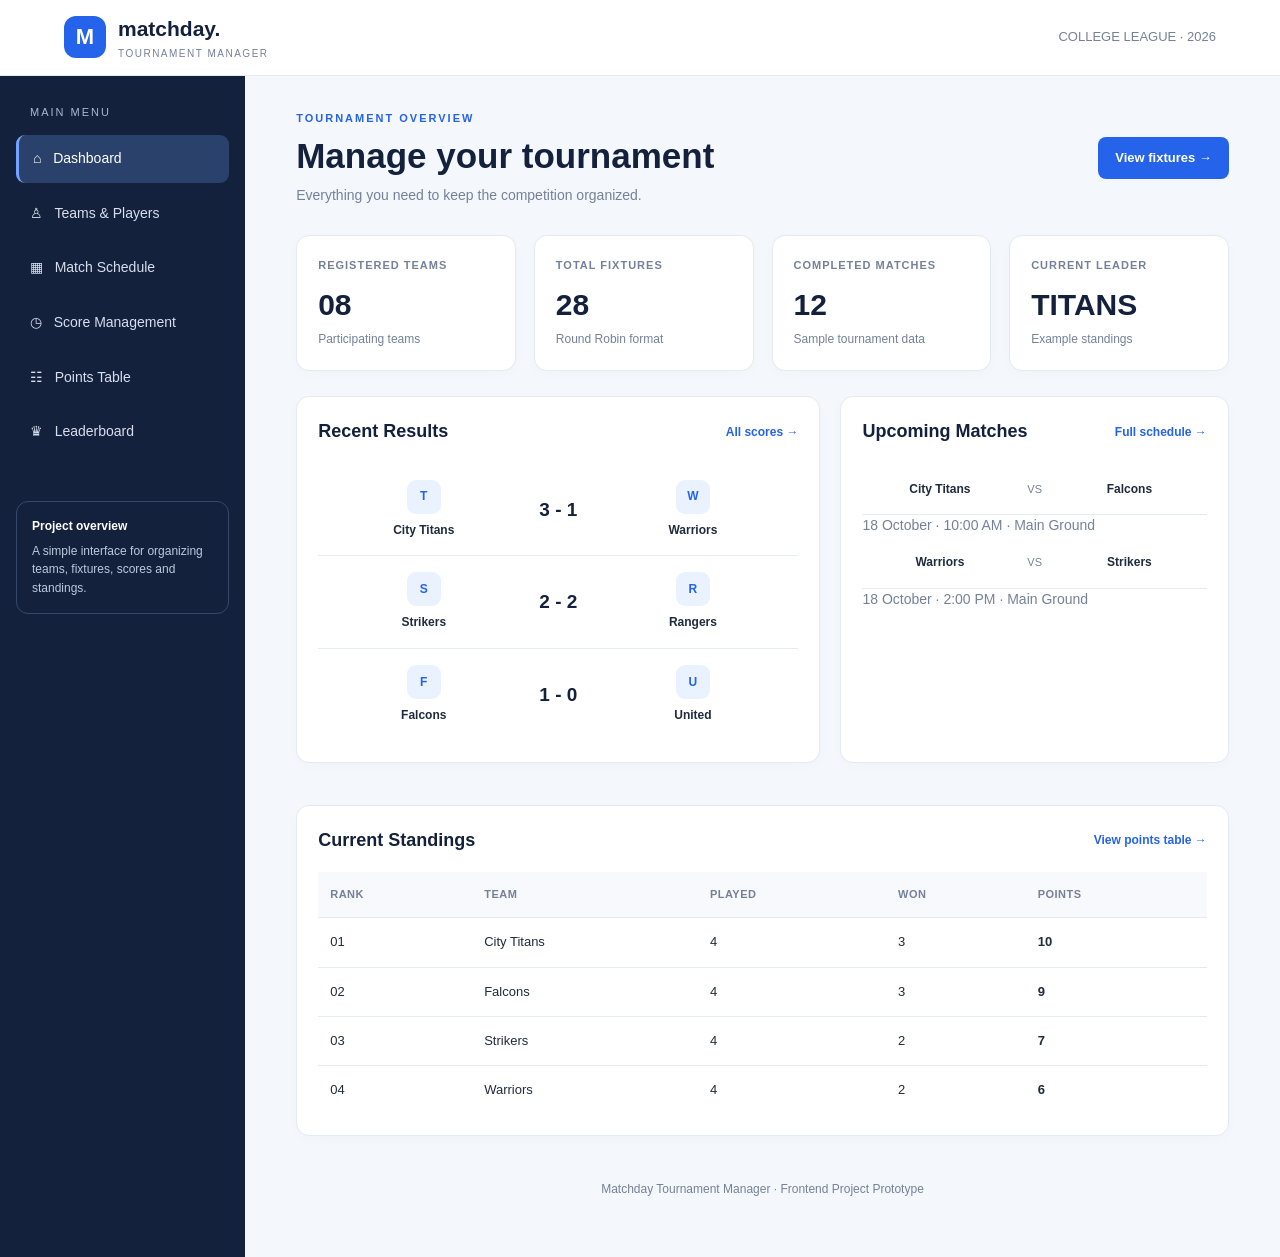
==== index.html @ e72fa642 "Add files via upload" ====
<!DOCTYPE html>
<html lang="en">
<head>
  <meta charset="UTF-8">
  <meta name="viewport" content="width=device-width, initial-scale=1.0">
  <title>Matchday | Dashboard</title>
  <link rel="stylesheet" href="style.css">
</head>
<body>
<header class="topbar">
  <a class="brand" href="index.html">
    <span class="brand-mark">M</span>
    <span><strong>matchday.</strong><small>TOURNAMENT MANAGER</small></span>
  </a>
  <span class="season">COLLEGE LEAGUE · 2026</span>
</header>

<div class="layout">
  <aside class="sidebar">
    <p class="nav-heading">MAIN MENU</p>
    <a class="nav-link active" href="index.html">⌂ &nbsp; Dashboard</a>
    <a class="nav-link" href="teams.html">♙ &nbsp; Teams & Players</a>
    <a class="nav-link" href="schedule.html">▦ &nbsp; Match Schedule</a>
    <a class="nav-link" href="scores.html">◷ &nbsp; Score Management</a>
    <a class="nav-link" href="points.html">☷ &nbsp; Points Table</a>
    <a class="nav-link" href="leaderboard.html">♛ &nbsp; Leaderboard</a>
    <div class="sidebar-note">
      <strong>Project overview</strong>
      A simple interface for organizing teams, fixtures, scores and standings.
    </div>
  </aside>

  <main class="main">
    <div class="page-head">
      <div>
        <p class="kicker">TOURNAMENT OVERVIEW</p>
        <h1>Manage your tournament</h1>
        <p class="subtitle">Everything you need to keep the competition organized.</p>
      </div>
      <a class="button" href="schedule.html">View fixtures →</a>
    </div>

    <section class="stats">
      <article class="stat">
        <p class="stat-label">REGISTERED TEAMS</p>
        <p class="stat-value">08</p>
        <p class="stat-foot">Participating teams</p>
      </article>
      <article class="stat">
        <p class="stat-label">TOTAL FIXTURES</p>
        <p class="stat-value">28</p>
        <p class="stat-foot">Round Robin format</p>
      </article>
      <article class="stat">
        <p class="stat-label">COMPLETED MATCHES</p>
        <p class="stat-value">12</p>
        <p class="stat-foot">Sample tournament data</p>
      </article>
      <article class="stat">
        <p class="stat-label">CURRENT LEADER</p>
        <p class="stat-value">TITANS</p>
        <p class="stat-foot">Example standings</p>
      </article>
    </section>

    <div class="content-grid">
      <section class="card">
        <div class="card-head">
          <h2>Recent Results</h2>
          <a class="text-link" href="scores.html">All scores →</a>
        </div>
        <div class="fixture">
          <div class="fixture-team"><div class="team-badge">T</div>City Titans</div>
          <div class="score">3 - 1</div>
          <div class="fixture-team"><div class="team-badge">W</div>Warriors</div>
        </div>
        <div class="fixture">
          <div class="fixture-team"><div class="team-badge">S</div>Strikers</div>
          <div class="score">2 - 2</div>
          <div class="fixture-team"><div class="team-badge">R</div>Rangers</div>
        </div>
        <div class="fixture">
          <div class="fixture-team"><div class="team-badge">F</div>Falcons</div>
          <div class="score">1 - 0</div>
          <div class="fixture-team"><div class="team-badge">U</div>United</div>
        </div>
      </section>

      <section class="card">
        <div class="card-head">
          <h2>Upcoming Matches</h2>
          <a class="text-link" href="schedule.html">Full schedule →</a>
        </div>
        <div class="fixture">
          <div class="fixture-team">City Titans</div>
          <div class="vs">VS</div>
          <div class="fixture-team">Falcons</div>
        </div>
        <p class="subtitle">18 October · 10:00 AM · Main Ground</p>
        <div class="fixture">
          <div class="fixture-team">Warriors</div>
          <div class="vs">VS</div>
          <div class="fixture-team">Strikers</div>
        </div>
        <p class="subtitle">18 October · 2:00 PM · Main Ground</p>
      </section>
    </div>

    <section class="card">
      <div class="card-head">
        <h2>Current Standings</h2>
        <a class="text-link" href="points.html">View points table →</a>
      </div>
      <div class="table-wrap">
        <table>
          <thead><tr><th>Rank</th><th>Team</th><th>Played</th><th>Won</th><th>Points</th></tr></thead>
          <tbody>
            <tr><td>01</td><td>City Titans</td><td>4</td><td>3</td><td><b>10</b></td></tr>
            <tr><td>02</td><td>Falcons</td><td>4</td><td>3</td><td><b>9</b></td></tr>
            <tr><td>03</td><td>Strikers</td><td>4</td><td>2</td><td><b>7</b></td></tr>
            <tr><td>04</td><td>Warriors</td><td>4</td><td>2</td><td><b>6</b></td></tr>
          </tbody>
        </table>
      </div>
    </section>
    <footer class="footer">Matchday Tournament Manager · Frontend Project Prototype</footer>
  </main>
</div>
</body>
</html>
---- style.css ----
* {
  box-sizing: border-box;
  margin: 0;
  padding: 0;
}

:root {
  --navy: #14213d;
  --blue: #2563eb;
  --bg: #f4f7fb;
  --text: #202b3c;
  --muted: #758198;
  --border: #e5eaf2;
  --white: #ffffff;
  --green: #15803d;
}

body {
  font-family: Arial, Helvetica, sans-serif;
  background: var(--bg);
  color: var(--text);
  line-height: 1.55;
}

a {
  text-decoration: none;
  color: inherit;
}

.topbar {
  height: 76px;
  background: var(--white);
  display: flex;
  justify-content: space-between;
  align-items: center;
  padding: 0 5%;
  border-bottom: 1px solid var(--border);
}

.brand {
  display: flex;
  align-items: center;
  gap: 12px;
}

.brand-mark {
  background: var(--blue);
  color: white;
  width: 42px;
  height: 42px;
  border-radius: 12px;
  display: grid;
  place-items: center;
  font-size: 22px;
  font-weight: bold;
}

.brand strong {
  font-size: 21px;
  color: var(--navy);
}

.brand small {
  display: block;
  font-size: 10px;
  letter-spacing: 1.5px;
  color: var(--muted);
}

.season {
  color: var(--muted);
  font-size: 13px;
}

.layout {
  display: flex;
  min-height: calc(100vh - 76px);
}

.sidebar {
  width: 245px;
  background: var(--navy);
  padding: 28px 16px;
  color: white;
  flex-shrink: 0;
}

.nav-heading {
  font-size: 11px;
  color: #aab7d0;
  letter-spacing: 2px;
  padding: 0 14px;
  margin-bottom: 14px;
}

.nav-link {
  display: block;
  padding: 13px 14px;
  border-radius: 9px;
  margin-bottom: 7px;
  color: #d7dfef;
  font-size: 14px;
  transition: background 0.2s;
}

.nav-link:hover,
.nav-link.active {
  background: #29416b;
  color: white;
}

.nav-link.active {
  border-left: 3px solid #72a4ff;
}

.sidebar-note {
  margin-top: 45px;
  border: 1px solid #35486a;
  border-radius: 12px;
  padding: 15px;
  color: #bdc9dd;
  font-size: 12px;
}

.sidebar-note strong {
  display: block;
  color: white;
  margin-bottom: 6px;
}

.main {
  flex: 1;
  min-width: 0;
  padding: 34px 4%;
}

.kicker {
  color: var(--blue);
  font-size: 11px;
  letter-spacing: 2px;
  font-weight: bold;
  margin-bottom: 8px;
}

h1 {
  color: var(--navy);
  font-size: clamp(26px, 3vw, 35px);
  line-height: 1.2;
  margin-bottom: 8px;
}

h2 {
  font-size: 18px;
  color: var(--navy);
  margin-bottom: 16px;
}

.subtitle {
  color: var(--muted);
  font-size: 14px;
}

.page-head {
  display: flex;
  justify-content: space-between;
  align-items: center;
  gap: 20px;
  margin-bottom: 28px;
}

.button {
  display: inline-block;
  background: var(--blue);
  color: white;
  border: none;
  padding: 11px 17px;
  border-radius: 8px;
  font-size: 13px;
  font-weight: bold;
  cursor: pointer;
}

.button:hover {
  background: #1d4ed8;
}

.button-light {
  background: #eaf1ff;
  color: var(--blue);
}

.stats {
  display: grid;
  grid-template-columns: repeat(4, minmax(0, 1fr));
  gap: 18px;
  margin-bottom: 25px;
}

.card,
.stat {
  background: var(--white);
  border: 1px solid var(--border);
  border-radius: 13px;
  padding: 21px;
  box-shadow: 0 3px 12px #152b4b05;
}

.stat-label {
  color: var(--muted);
  font-size: 11px;
  font-weight: bold;
  letter-spacing: 1px;
}

.stat-value {
  font-size: 30px;
  font-weight: bold;
  color: var(--navy);
  margin: 8px 0 2px;
}

.stat-foot {
  font-size: 12px;
  color: var(--muted);
}

.content-grid {
  display: grid;
  grid-template-columns: 1.35fr 1fr;
  gap: 20px;
  margin-bottom: 22px;
}

.card {
  margin-bottom: 20px;
}

.card-head {
  display: flex;
  justify-content: space-between;
  align-items: center;
  gap: 12px;
  margin-bottom: 18px;
}

.card-head h2 {
  margin-bottom: 0;
}

.text-link {
  color: var(--blue);
  font-size: 12px;
  font-weight: bold;
}

.table-wrap {
  width: 100%;
  overflow-x: auto;
}

table {
  width: 100%;
  border-collapse: collapse;
  font-size: 13px;
  text-align: left;
}

th {
  background: #f7f9fc;
  color: var(--muted);
  font-size: 11px;
  text-transform: uppercase;
  letter-spacing: 0.5px;
}

th, td {
  padding: 14px 12px;
  border-bottom: 1px solid var(--border);
  white-space: nowrap;
}

tbody tr:last-child td {
  border-bottom: none;
}

.team {
  display: flex;
  align-items: center;
  gap: 10px;
  font-weight: bold;
}

.team-badge {
  width: 34px;
  height: 34px;
  border-radius: 9px;
  display: grid;
  place-items: center;
  color: var(--blue);
  background: #eaf1ff;
  font-weight: bold;
  flex-shrink: 0;
}

.status {
  display: inline-block;
  border-radius: 20px;
  padding: 5px 10px;
  font-size: 11px;
  font-weight: bold;
}

.completed {
  color: var(--green);
  background: #e8f8ed;
}

.upcoming {
  color: #9a6700;
  background: #fff5d8;
}

.live {
  color: #b42318;
  background: #ffebe9;
}

.fixture {
  display: flex;
  align-items: center;
  justify-content: space-between;
  gap: 10px;
  padding: 16px 0;
  border-bottom: 1px solid var(--border);
}

.fixture:last-child {
  border-bottom: none;
}

.fixture-team {
  text-align: center;
  flex: 1;
  font-size: 12px;
  font-weight: bold;
}

.fixture-team .team-badge {
  margin: 0 auto 7px;
}

.vs {
  color: var(--muted);
  font-size: 11px;
}

.score {
  color: var(--navy);
  font-weight: bold;
  font-size: 19px;
}

.form-grid {
  display: grid;
  grid-template-columns: repeat(2, minmax(0, 1fr));
  gap: 17px;
}

.field {
  display: flex;
  flex-direction: column;
  gap: 7px;
}

.field label {
  font-size: 13px;
  font-weight: bold;
}

.field input,
.field select {
  width: 100%;
  border: 1px solid #d8dfeb;
  border-radius: 8px;
  padding: 12px;
  font: inherit;
  background: white;
  color: var(--text);
}

.field input:focus,
.field select:focus {
  outline: 2px solid #bfdbfe;
  border-color: var(--blue);
}

.full {
  grid-column: 1 / -1;
}

.notice {
  padding: 14px 16px;
  background: #eef4ff;
  color: #294b84;
  border-radius: 9px;
  font-size: 13px;
  margin-bottom: 20px;
}

.winner {
  background: linear-gradient(120deg, #14213d, #2455a4);
  color: white;
  border-radius: 15px;
  padding: 28px;
  margin-bottom: 23px;
}

.winner h2 {
  color: white;
  font-size: 25px;
  margin: 8px 0;
}

.winner p {
  color: #dbe7ff;
  font-size: 13px;
}

.position {
  font-weight: bold;
  color: var(--blue);
}

.footer {
  color: var(--muted);
  text-align: center;
  padding: 24px 10px;
  font-size: 12px;
}

@media (max-width: 1000px) {
  .stats {
    grid-template-columns: repeat(2, minmax(0, 1fr));
  }

  .sidebar {
    width: 210px;
  }

  .content-grid {
    grid-template-columns: 1fr;
  }
}

@media (max-width: 650px) {
  .topbar {
    padding: 0 16px;
  }

  .season {
    display: none;
  }

  .layout {
    display: block;
  }

  .sidebar {
    width: 100%;
    padding: 12px;
    display: flex;
    gap: 6px;
    overflow-x: auto;
  }

  .nav-heading,
  .sidebar-note {
    display: none;
  }

  .nav-link {
    white-space: nowrap;
    margin: 0;
    padding: 10px 12px;
  }

  .main {
    padding: 25px 15px;
  }

  .page-head {
    align-items: flex-start;
    flex-direction: column;
  }

  .stats {
    gap: 10px;
  }

  .stat,
  .card {
    padding: 15px;
  }

  .form-grid {
    grid-template-columns: 1fr;
  }

  .full {
    grid-column: auto;
  }
}
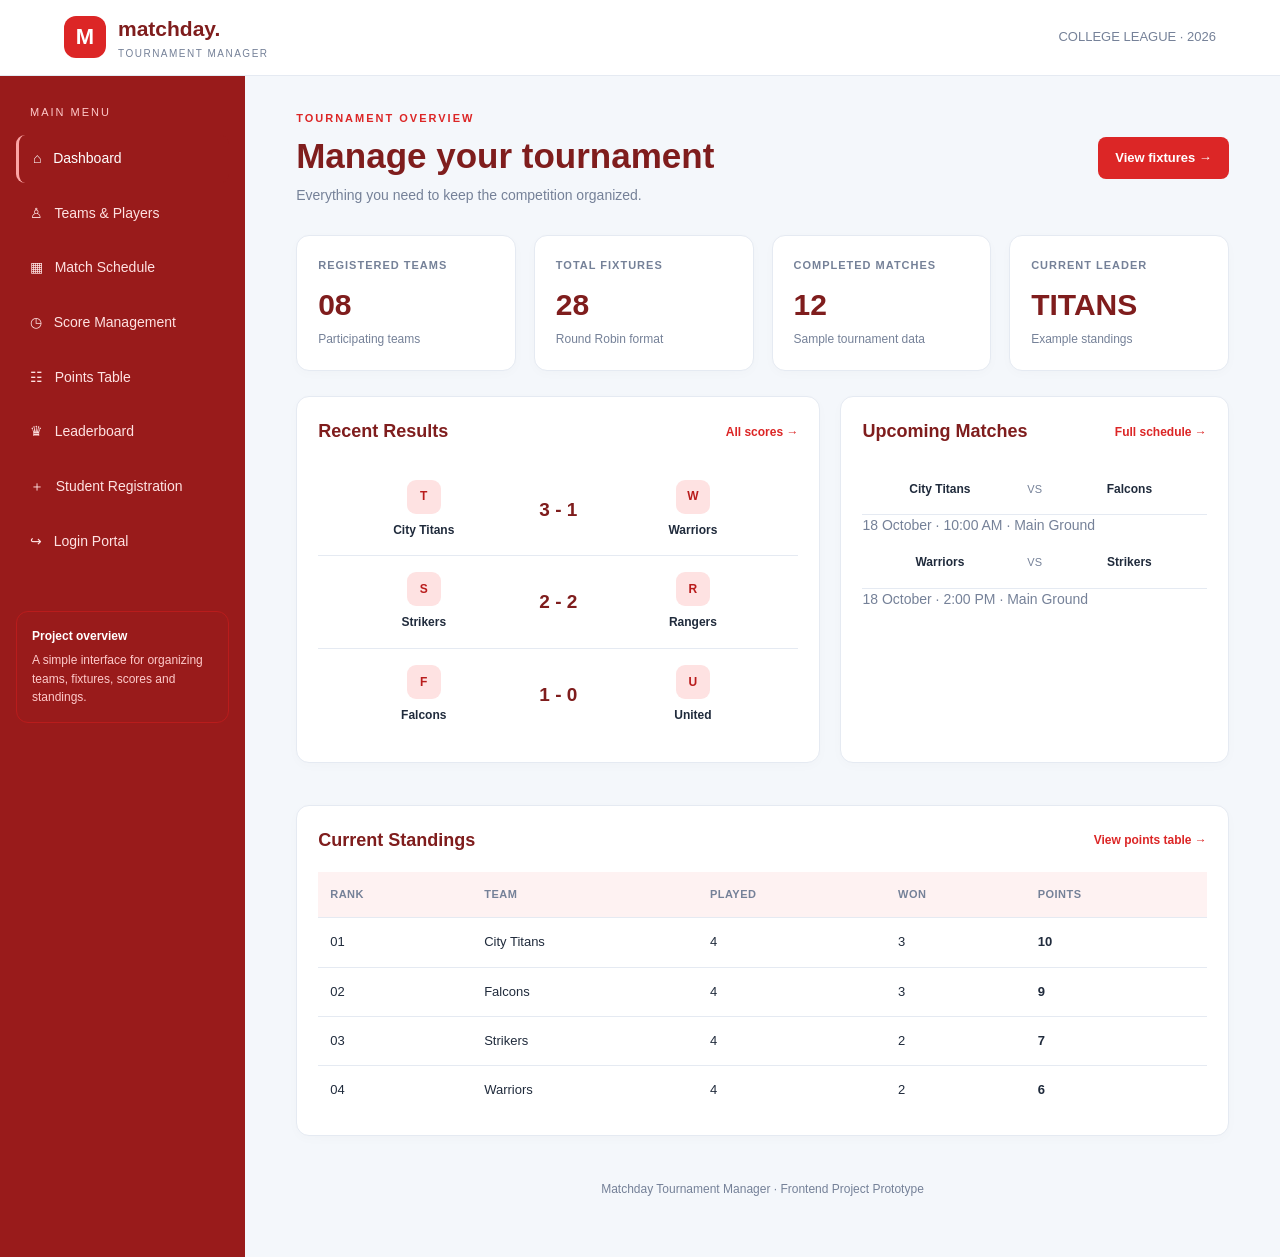
==== commit de6b566f: "Add files via upload" ====
--- a/index.html
+++ b/index.html
@@ -1,130 +1,132 @@
-<!DOCTYPE html>
-<html lang="en">
-<head>
-  <meta charset="UTF-8">
-  <meta name="viewport" content="width=device-width, initial-scale=1.0">
-  <title>Matchday | Dashboard</title>
-  <link rel="stylesheet" href="style.css">
-</head>
-<body>
-<header class="topbar">
-  <a class="brand" href="index.html">
-    <span class="brand-mark">M</span>
-    <span><strong>matchday.</strong><small>TOURNAMENT MANAGER</small></span>
-  </a>
-  <span class="season">COLLEGE LEAGUE · 2026</span>
-</header>
-
-<div class="layout">
-  <aside class="sidebar">
-    <p class="nav-heading">MAIN MENU</p>
-    <a class="nav-link active" href="index.html">⌂ &nbsp; Dashboard</a>
-    <a class="nav-link" href="teams.html">♙ &nbsp; Teams & Players</a>
-    <a class="nav-link" href="schedule.html">▦ &nbsp; Match Schedule</a>
-    <a class="nav-link" href="scores.html">◷ &nbsp; Score Management</a>
-    <a class="nav-link" href="points.html">☷ &nbsp; Points Table</a>
-    <a class="nav-link" href="leaderboard.html">♛ &nbsp; Leaderboard</a>
-    <div class="sidebar-note">
-      <strong>Project overview</strong>
-      A simple interface for organizing teams, fixtures, scores and standings.
-    </div>
-  </aside>
-
-  <main class="main">
-    <div class="page-head">
-      <div>
-        <p class="kicker">TOURNAMENT OVERVIEW</p>
-        <h1>Manage your tournament</h1>
-        <p class="subtitle">Everything you need to keep the competition organized.</p>
-      </div>
-      <a class="button" href="schedule.html">View fixtures →</a>
-    </div>
-
-    <section class="stats">
-      <article class="stat">
-        <p class="stat-label">REGISTERED TEAMS</p>
-        <p class="stat-value">08</p>
-        <p class="stat-foot">Participating teams</p>
-      </article>
-      <article class="stat">
-        <p class="stat-label">TOTAL FIXTURES</p>
-        <p class="stat-value">28</p>
-        <p class="stat-foot">Round Robin format</p>
-      </article>
-      <article class="stat">
-        <p class="stat-label">COMPLETED MATCHES</p>
-        <p class="stat-value">12</p>
-        <p class="stat-foot">Sample tournament data</p>
-      </article>
-      <article class="stat">
-        <p class="stat-label">CURRENT LEADER</p>
-        <p class="stat-value">TITANS</p>
-        <p class="stat-foot">Example standings</p>
-      </article>
-    </section>
-
-    <div class="content-grid">
-      <section class="card">
-        <div class="card-head">
-          <h2>Recent Results</h2>
-          <a class="text-link" href="scores.html">All scores →</a>
-        </div>
-        <div class="fixture">
-          <div class="fixture-team"><div class="team-badge">T</div>City Titans</div>
-          <div class="score">3 - 1</div>
-          <div class="fixture-team"><div class="team-badge">W</div>Warriors</div>
-        </div>
-        <div class="fixture">
-          <div class="fixture-team"><div class="team-badge">S</div>Strikers</div>
-          <div class="score">2 - 2</div>
-          <div class="fixture-team"><div class="team-badge">R</div>Rangers</div>
-        </div>
-        <div class="fixture">
-          <div class="fixture-team"><div class="team-badge">F</div>Falcons</div>
-          <div class="score">1 - 0</div>
-          <div class="fixture-team"><div class="team-badge">U</div>United</div>
-        </div>
-      </section>
-
-      <section class="card">
-        <div class="card-head">
-          <h2>Upcoming Matches</h2>
-          <a class="text-link" href="schedule.html">Full schedule →</a>
-        </div>
-        <div class="fixture">
-          <div class="fixture-team">City Titans</div>
-          <div class="vs">VS</div>
-          <div class="fixture-team">Falcons</div>
-        </div>
-        <p class="subtitle">18 October · 10:00 AM · Main Ground</p>
-        <div class="fixture">
-          <div class="fixture-team">Warriors</div>
-          <div class="vs">VS</div>
-          <div class="fixture-team">Strikers</div>
-        </div>
-        <p class="subtitle">18 October · 2:00 PM · Main Ground</p>
-      </section>
-    </div>
-
-    <section class="card">
-      <div class="card-head">
-        <h2>Current Standings</h2>
-        <a class="text-link" href="points.html">View points table →</a>
-      </div>
-      <div class="table-wrap">
-        <table>
-          <thead><tr><th>Rank</th><th>Team</th><th>Played</th><th>Won</th><th>Points</th></tr></thead>
-          <tbody>
-            <tr><td>01</td><td>City Titans</td><td>4</td><td>3</td><td><b>10</b></td></tr>
-            <tr><td>02</td><td>Falcons</td><td>4</td><td>3</td><td><b>9</b></td></tr>
-            <tr><td>03</td><td>Strikers</td><td>4</td><td>2</td><td><b>7</b></td></tr>
-            <tr><td>04</td><td>Warriors</td><td>4</td><td>2</td><td><b>6</b></td></tr>
-          </tbody>
-        </table>
-      </div>
-    </section>
-    <footer class="footer">Matchday Tournament Manager · Frontend Project Prototype</footer>
-  </main>
-</div>
-</body>
-</html>
+<!DOCTYPE html>
+<html lang="en">
+<head>
+  <meta charset="UTF-8">
+  <meta name="viewport" content="width=device-width, initial-scale=1.0">
+  <title>Matchday | Dashboard</title>
+  <link rel="stylesheet" href="style.css">
+</head>
+<body>
+<header class="topbar">
+  <a class="brand" href="index.html" target="_blank" rel="noopener noreferrer">
+    <span class="brand-mark">M</span>
+    <span><strong>matchday.</strong><small>TOURNAMENT MANAGER</small></span>
+  </a>
+  <span class="season">COLLEGE LEAGUE · 2026</span>
+</header>
+
+<div class="layout">
+  <aside class="sidebar">
+    <p class="nav-heading">MAIN MENU</p>
+    <a class="nav-link active" href="index.html" target="_blank" rel="noopener noreferrer">⌂ &nbsp; Dashboard</a>
+    <a class="nav-link" href="teams.html" target="_blank" rel="noopener noreferrer">♙ &nbsp; Teams & Players</a>
+    <a class="nav-link" href="schedule.html" target="_blank" rel="noopener noreferrer">▦ &nbsp; Match Schedule</a>
+    <a class="nav-link" href="scores.html" target="_blank" rel="noopener noreferrer">◷ &nbsp; Score Management</a>
+    <a class="nav-link" href="points.html" target="_blank" rel="noopener noreferrer">☷ &nbsp; Points Table</a>
+    <a class="nav-link" href="leaderboard.html" target="_blank" rel="noopener noreferrer">♛ &nbsp; Leaderboard</a>
+    <a class="nav-link" href="register.html" target="_blank" rel="noopener noreferrer">＋ &nbsp; Student Registration</a>
+    <a class="nav-link" href="login.html" target="_blank" rel="noopener noreferrer">↪ &nbsp; Login Portal</a>
+    <div class="sidebar-note">
+      <strong>Project overview</strong>
+      A simple interface for organizing teams, fixtures, scores and standings.
+    </div>
+  </aside>
+
+  <main class="main">
+    <div class="page-head">
+      <div>
+        <p class="kicker">TOURNAMENT OVERVIEW</p>
+        <h1>Manage your tournament</h1>
+        <p class="subtitle">Everything you need to keep the competition organized.</p>
+      </div>
+      <a class="button" href="schedule.html" target="_blank" rel="noopener noreferrer">View fixtures →</a>
+    </div>
+
+    <section class="stats">
+      <article class="stat">
+        <p class="stat-label">REGISTERED TEAMS</p>
+        <p class="stat-value">08</p>
+        <p class="stat-foot">Participating teams</p>
+      </article>
+      <article class="stat">
+        <p class="stat-label">TOTAL FIXTURES</p>
+        <p class="stat-value">28</p>
+        <p class="stat-foot">Round Robin format</p>
+      </article>
+      <article class="stat">
+        <p class="stat-label">COMPLETED MATCHES</p>
+        <p class="stat-value">12</p>
+        <p class="stat-foot">Sample tournament data</p>
+      </article>
+      <article class="stat">
+        <p class="stat-label">CURRENT LEADER</p>
+        <p class="stat-value">TITANS</p>
+        <p class="stat-foot">Example standings</p>
+      </article>
+    </section>
+
+    <div class="content-grid">
+      <section class="card">
+        <div class="card-head">
+          <h2>Recent Results</h2>
+          <a class="text-link" href="scores.html" target="_blank" rel="noopener noreferrer">All scores →</a>
+        </div>
+        <div class="fixture">
+          <div class="fixture-team"><div class="team-badge">T</div>City Titans</div>
+          <div class="score">3 - 1</div>
+          <div class="fixture-team"><div class="team-badge">W</div>Warriors</div>
+        </div>
+        <div class="fixture">
+          <div class="fixture-team"><div class="team-badge">S</div>Strikers</div>
+          <div class="score">2 - 2</div>
+          <div class="fixture-team"><div class="team-badge">R</div>Rangers</div>
+        </div>
+        <div class="fixture">
+          <div class="fixture-team"><div class="team-badge">F</div>Falcons</div>
+          <div class="score">1 - 0</div>
+          <div class="fixture-team"><div class="team-badge">U</div>United</div>
+        </div>
+      </section>
+
+      <section class="card">
+        <div class="card-head">
+          <h2>Upcoming Matches</h2>
+          <a class="text-link" href="schedule.html" target="_blank" rel="noopener noreferrer">Full schedule →</a>
+        </div>
+        <div class="fixture">
+          <div class="fixture-team">City Titans</div>
+          <div class="vs">VS</div>
+          <div class="fixture-team">Falcons</div>
+        </div>
+        <p class="subtitle">18 October · 10:00 AM · Main Ground</p>
+        <div class="fixture">
+          <div class="fixture-team">Warriors</div>
+          <div class="vs">VS</div>
+          <div class="fixture-team">Strikers</div>
+        </div>
+        <p class="subtitle">18 October · 2:00 PM · Main Ground</p>
+      </section>
+    </div>
+
+    <section class="card">
+      <div class="card-head">
+        <h2>Current Standings</h2>
+        <a class="text-link" href="points.html" target="_blank" rel="noopener noreferrer">View points table →</a>
+      </div>
+      <div class="table-wrap">
+        <table>
+          <thead><tr><th>Rank</th><th>Team</th><th>Played</th><th>Won</th><th>Points</th></tr></thead>
+          <tbody>
+            <tr><td>01</td><td>City Titans</td><td>4</td><td>3</td><td><b>10</b></td></tr>
+            <tr><td>02</td><td>Falcons</td><td>4</td><td>3</td><td><b>9</b></td></tr>
+            <tr><td>03</td><td>Strikers</td><td>4</td><td>2</td><td><b>7</b></td></tr>
+            <tr><td>04</td><td>Warriors</td><td>4</td><td>2</td><td><b>6</b></td></tr>
+          </tbody>
+        </table>
+      </div>
+    </section>
+    <footer class="footer">Matchday Tournament Manager · Frontend Project Prototype</footer>
+  </main>
+</div>
+</body>
+</html>
--- a/style.css
+++ b/style.css
@@ -1,514 +1,641 @@
-
-* {
-  box-sizing: border-box;
-  margin: 0;
-  padding: 0;
-}
-
-:root {
-  --navy: #14213d;
-  --blue: #2563eb;
-  --bg: #f4f7fb;
-  --text: #202b3c;
-  --muted: #758198;
-  --border: #e5eaf2;
-  --white: #ffffff;
-  --green: #15803d;
-}
-
-body {
-  font-family: Arial, Helvetica, sans-serif;
-  background: var(--bg);
-  color: var(--text);
-  line-height: 1.55;
-}
-
-a {
-  text-decoration: none;
-  color: inherit;
-}
-
-.topbar {
-  height: 76px;
-  background: var(--white);
-  display: flex;
-  justify-content: space-between;
-  align-items: center;
-  padding: 0 5%;
-  border-bottom: 1px solid var(--border);
-}
-
-.brand {
-  display: flex;
-  align-items: center;
-  gap: 12px;
-}
-
-.brand-mark {
-  background: var(--blue);
-  color: white;
-  width: 42px;
-  height: 42px;
-  border-radius: 12px;
-  display: grid;
-  place-items: center;
-  font-size: 22px;
-  font-weight: bold;
-}
-
-.brand strong {
-  font-size: 21px;
-  color: var(--navy);
-}
-
-.brand small {
-  display: block;
-  font-size: 10px;
-  letter-spacing: 1.5px;
-  color: var(--muted);
-}
-
-.season {
-  color: var(--muted);
-  font-size: 13px;
-}
-
-.layout {
-  display: flex;
-  min-height: calc(100vh - 76px);
-}
-
-.sidebar {
-  width: 245px;
-  background: var(--navy);
-  padding: 28px 16px;
-  color: white;
-  flex-shrink: 0;
-}
-
-.nav-heading {
-  font-size: 11px;
-  color: #aab7d0;
-  letter-spacing: 2px;
-  padding: 0 14px;
-  margin-bottom: 14px;
-}
-
-.nav-link {
-  display: block;
-  padding: 13px 14px;
-  border-radius: 9px;
-  margin-bottom: 7px;
-  color: #d7dfef;
-  font-size: 14px;
-  transition: background 0.2s;
-}
-
-.nav-link:hover,
-.nav-link.active {
-  background: #29416b;
-  color: white;
-}
-
-.nav-link.active {
-  border-left: 3px solid #72a4ff;
-}
-
-.sidebar-note {
-  margin-top: 45px;
-  border: 1px solid #35486a;
-  border-radius: 12px;
-  padding: 15px;
-  color: #bdc9dd;
-  font-size: 12px;
-}
-
-.sidebar-note strong {
-  display: block;
-  color: white;
-  margin-bottom: 6px;
-}
-
-.main {
-  flex: 1;
-  min-width: 0;
-  padding: 34px 4%;
-}
-
-.kicker {
-  color: var(--blue);
-  font-size: 11px;
-  letter-spacing: 2px;
-  font-weight: bold;
-  margin-bottom: 8px;
-}
-
-h1 {
-  color: var(--navy);
-  font-size: clamp(26px, 3vw, 35px);
-  line-height: 1.2;
-  margin-bottom: 8px;
-}
-
-h2 {
-  font-size: 18px;
-  color: var(--navy);
-  margin-bottom: 16px;
-}
-
-.subtitle {
-  color: var(--muted);
-  font-size: 14px;
-}
-
-.page-head {
-  display: flex;
-  justify-content: space-between;
-  align-items: center;
-  gap: 20px;
-  margin-bottom: 28px;
-}
-
-.button {
-  display: inline-block;
-  background: var(--blue);
-  color: white;
-  border: none;
-  padding: 11px 17px;
-  border-radius: 8px;
-  font-size: 13px;
-  font-weight: bold;
-  cursor: pointer;
-}
-
-.button:hover {
-  background: #1d4ed8;
-}
-
-.button-light {
-  background: #eaf1ff;
-  color: var(--blue);
-}
-
-.stats {
-  display: grid;
-  grid-template-columns: repeat(4, minmax(0, 1fr));
-  gap: 18px;
-  margin-bottom: 25px;
-}
-
-.card,
-.stat {
-  background: var(--white);
-  border: 1px solid var(--border);
-  border-radius: 13px;
-  padding: 21px;
-  box-shadow: 0 3px 12px #152b4b05;
-}
-
-.stat-label {
-  color: var(--muted);
-  font-size: 11px;
-  font-weight: bold;
-  letter-spacing: 1px;
-}
-
-.stat-value {
-  font-size: 30px;
-  font-weight: bold;
-  color: var(--navy);
-  margin: 8px 0 2px;
-}
-
-.stat-foot {
-  font-size: 12px;
-  color: var(--muted);
-}
-
-.content-grid {
-  display: grid;
-  grid-template-columns: 1.35fr 1fr;
-  gap: 20px;
-  margin-bottom: 22px;
-}
-
-.card {
-  margin-bottom: 20px;
-}
-
-.card-head {
-  display: flex;
-  justify-content: space-between;
-  align-items: center;
-  gap: 12px;
-  margin-bottom: 18px;
-}
-
-.card-head h2 {
-  margin-bottom: 0;
-}
-
-.text-link {
-  color: var(--blue);
-  font-size: 12px;
-  font-weight: bold;
-}
-
-.table-wrap {
-  width: 100%;
-  overflow-x: auto;
-}
-
-table {
-  width: 100%;
-  border-collapse: collapse;
-  font-size: 13px;
-  text-align: left;
-}
-
-th {
-  background: #f7f9fc;
-  color: var(--muted);
-  font-size: 11px;
-  text-transform: uppercase;
-  letter-spacing: 0.5px;
-}
-
-th, td {
-  padding: 14px 12px;
-  border-bottom: 1px solid var(--border);
-  white-space: nowrap;
-}
-
-tbody tr:last-child td {
-  border-bottom: none;
-}
-
-.team {
-  display: flex;
-  align-items: center;
-  gap: 10px;
-  font-weight: bold;
-}
-
-.team-badge {
-  width: 34px;
-  height: 34px;
-  border-radius: 9px;
-  display: grid;
-  place-items: center;
-  color: var(--blue);
-  background: #eaf1ff;
-  font-weight: bold;
-  flex-shrink: 0;
-}
-
-.status {
-  display: inline-block;
-  border-radius: 20px;
-  padding: 5px 10px;
-  font-size: 11px;
-  font-weight: bold;
-}
-
-.completed {
-  color: var(--green);
-  background: #e8f8ed;
-}
-
-.upcoming {
-  color: #9a6700;
-  background: #fff5d8;
-}
-
-.live {
-  color: #b42318;
-  background: #ffebe9;
-}
-
-.fixture {
-  display: flex;
-  align-items: center;
-  justify-content: space-between;
-  gap: 10px;
-  padding: 16px 0;
-  border-bottom: 1px solid var(--border);
-}
-
-.fixture:last-child {
-  border-bottom: none;
-}
-
-.fixture-team {
-  text-align: center;
-  flex: 1;
-  font-size: 12px;
-  font-weight: bold;
-}
-
-.fixture-team .team-badge {
-  margin: 0 auto 7px;
-}
-
-.vs {
-  color: var(--muted);
-  font-size: 11px;
-}
-
-.score {
-  color: var(--navy);
-  font-weight: bold;
-  font-size: 19px;
-}
-
-.form-grid {
-  display: grid;
-  grid-template-columns: repeat(2, minmax(0, 1fr));
-  gap: 17px;
-}
-
-.field {
-  display: flex;
-  flex-direction: column;
-  gap: 7px;
-}
-
-.field label {
-  font-size: 13px;
-  font-weight: bold;
-}
-
-.field input,
-.field select {
-  width: 100%;
-  border: 1px solid #d8dfeb;
-  border-radius: 8px;
-  padding: 12px;
-  font: inherit;
-  background: white;
-  color: var(--text);
-}
-
-.field input:focus,
-.field select:focus {
-  outline: 2px solid #bfdbfe;
-  border-color: var(--blue);
-}
-
-.full {
-  grid-column: 1 / -1;
-}
-
-.notice {
-  padding: 14px 16px;
-  background: #eef4ff;
-  color: #294b84;
-  border-radius: 9px;
-  font-size: 13px;
-  margin-bottom: 20px;
-}
-
-.winner {
-  background: linear-gradient(120deg, #14213d, #2455a4);
-  color: white;
-  border-radius: 15px;
-  padding: 28px;
-  margin-bottom: 23px;
-}
-
-.winner h2 {
-  color: white;
-  font-size: 25px;
-  margin: 8px 0;
-}
-
-.winner p {
-  color: #dbe7ff;
-  font-size: 13px;
-}
-
-.position {
-  font-weight: bold;
-  color: var(--blue);
-}
-
-.footer {
-  color: var(--muted);
-  text-align: center;
-  padding: 24px 10px;
-  font-size: 12px;
-}
-
-@media (max-width: 1000px) {
-  .stats {
-    grid-template-columns: repeat(2, minmax(0, 1fr));
-  }
-
-  .sidebar {
-    width: 210px;
-  }
-
-  .content-grid {
-    grid-template-columns: 1fr;
-  }
-}
-
-@media (max-width: 650px) {
-  .topbar {
-    padding: 0 16px;
-  }
-
-  .season {
-    display: none;
-  }
-
-  .layout {
-    display: block;
-  }
-
-  .sidebar {
-    width: 100%;
-    padding: 12px;
-    display: flex;
-    gap: 6px;
-    overflow-x: auto;
-  }
-
-  .nav-heading,
-  .sidebar-note {
-    display: none;
-  }
-
-  .nav-link {
-    white-space: nowrap;
-    margin: 0;
-    padding: 10px 12px;
-  }
-
-  .main {
-    padding: 25px 15px;
-  }
-
-  .page-head {
-    align-items: flex-start;
-    flex-direction: column;
-  }
-
-  .stats {
-    gap: 10px;
-  }
-
-  .stat,
-  .card {
-    padding: 15px;
-  }
-
-  .form-grid {
-    grid-template-columns: 1fr;
-  }
-
-  .full {
-    grid-column: auto;
-  }
-}
-
+
+* {
+  box-sizing: border-box;
+  margin: 0;
+  padding: 0;
+}
+
+:root {
+  --navy: #9a3412;
+  --blue: #f97316;
+  --bg: #f4f7fb;
+  --text: #202b3c;
+  --muted: #758198;
+  --border: #e5eaf2;
+  --white: #ffffff;
+  --green: #15803d;
+}
+
+body {
+  font-family: Arial, Helvetica, sans-serif;
+  background: var(--bg);
+  color: var(--text);
+  line-height: 1.55;
+}
+
+a {
+  text-decoration: none;
+  color: inherit;
+}
+
+.topbar {
+  height: 76px;
+  background: var(--white);
+  display: flex;
+  justify-content: space-between;
+  align-items: center;
+  padding: 0 5%;
+  border-bottom: 1px solid var(--border);
+}
+
+.brand {
+  display: flex;
+  align-items: center;
+  gap: 12px;
+}
+
+.brand-mark {
+  background: var(--blue);
+  color: white;
+  width: 42px;
+  height: 42px;
+  border-radius: 12px;
+  display: grid;
+  place-items: center;
+  font-size: 22px;
+  font-weight: bold;
+}
+
+.brand strong {
+  font-size: 21px;
+  color: var(--navy);
+}
+
+.brand small {
+  display: block;
+  font-size: 10px;
+  letter-spacing: 1.5px;
+  color: var(--muted);
+}
+
+.season {
+  color: var(--muted);
+  font-size: 13px;
+}
+
+.layout {
+  display: flex;
+  min-height: calc(100vh - 76px);
+}
+
+.sidebar {
+  width: 245px;
+  background: var(--navy);
+  padding: 28px 16px;
+  color: white;
+  flex-shrink: 0;
+}
+
+.nav-heading {
+  font-size: 11px;
+  color: #fed7aa;
+  letter-spacing: 2px;
+  padding: 0 14px;
+  margin-bottom: 14px;
+}
+
+.nav-link {
+  display: block;
+  padding: 13px 14px;
+  border-radius: 9px;
+  margin-bottom: 7px;
+  color: #ffedd5;
+  font-size: 14px;
+  transition: background 0.2s;
+}
+
+.nav-link:hover,
+.nav-link.active {
+  background: #7c2d12;
+  color: white;
+}
+
+.nav-link.active {
+  border-left: 3px solid #fdba74;
+}
+
+.sidebar-note {
+  margin-top: 45px;
+  border: 1px solid #c2410c;
+  border-radius: 12px;
+  padding: 15px;
+  color: #ffedd5;
+  font-size: 12px;
+}
+
+.sidebar-note strong {
+  display: block;
+  color: white;
+  margin-bottom: 6px;
+}
+
+.main {
+  flex: 1;
+  min-width: 0;
+  padding: 34px 4%;
+}
+
+.kicker {
+  color: var(--blue);
+  font-size: 11px;
+  letter-spacing: 2px;
+  font-weight: bold;
+  margin-bottom: 8px;
+}
+
+h1 {
+  color: var(--navy);
+  font-size: clamp(26px, 3vw, 35px);
+  line-height: 1.2;
+  margin-bottom: 8px;
+}
+
+h2 {
+  font-size: 18px;
+  color: var(--navy);
+  margin-bottom: 16px;
+}
+
+.subtitle {
+  color: var(--muted);
+  font-size: 14px;
+}
+
+.page-head {
+  display: flex;
+  justify-content: space-between;
+  align-items: center;
+  gap: 20px;
+  margin-bottom: 28px;
+}
+
+.button {
+  display: inline-block;
+  background: var(--blue);
+  color: white;
+  border: none;
+  padding: 11px 17px;
+  border-radius: 8px;
+  font-size: 13px;
+  font-weight: bold;
+  cursor: pointer;
+}
+
+.button:hover {
+  background: #ea580c;
+}
+
+.button-light {
+  background: #ffedd5;
+  color: #c2410c;
+}
+
+.stats {
+  display: grid;
+  grid-template-columns: repeat(4, minmax(0, 1fr));
+  gap: 18px;
+  margin-bottom: 25px;
+}
+
+.card,
+.stat {
+  background: var(--white);
+  border: 1px solid var(--border);
+  border-radius: 13px;
+  padding: 21px;
+  box-shadow: 0 3px 12px #152b4b05;
+}
+
+.stat-label {
+  color: var(--muted);
+  font-size: 11px;
+  font-weight: bold;
+  letter-spacing: 1px;
+}
+
+.stat-value {
+  font-size: 30px;
+  font-weight: bold;
+  color: var(--navy);
+  margin: 8px 0 2px;
+}
+
+.stat-foot {
+  font-size: 12px;
+  color: var(--muted);
+}
+
+.content-grid {
+  display: grid;
+  grid-template-columns: 1.35fr 1fr;
+  gap: 20px;
+  margin-bottom: 22px;
+}
+
+.card {
+  margin-bottom: 20px;
+}
+
+.card-head {
+  display: flex;
+  justify-content: space-between;
+  align-items: center;
+  gap: 12px;
+  margin-bottom: 18px;
+}
+
+.card-head h2 {
+  margin-bottom: 0;
+}
+
+.text-link {
+  color: var(--blue);
+  font-size: 12px;
+  font-weight: bold;
+}
+
+.table-wrap {
+  width: 100%;
+  overflow-x: auto;
+}
+
+table {
+  width: 100%;
+  border-collapse: collapse;
+  font-size: 13px;
+  text-align: left;
+}
+
+th {
+  background: #fff7ed;
+  color: var(--muted);
+  font-size: 11px;
+  text-transform: uppercase;
+  letter-spacing: 0.5px;
+}
+
+th, td {
+  padding: 14px 12px;
+  border-bottom: 1px solid var(--border);
+}
+
+tbody tr:last-child td {
+  border-bottom: none;
+}
+
+.team {
+  display: flex;
+  align-items: center;
+  gap: 10px;
+  font-weight: bold;
+}
+
+.team-badge {
+  width: 34px;
+  height: 34px;
+  border-radius: 9px;
+  display: grid;
+  place-items: center;
+  color: #c2410c;
+  background: #ffedd5;
+  font-weight: bold;
+  flex-shrink: 0;
+}
+
+.status {
+  display: inline-block;
+  border-radius: 20px;
+  padding: 5px 10px;
+  font-size: 11px;
+  font-weight: bold;
+}
+
+.completed {
+  color: var(--green);
+  background: #e8f8ed;
+}
+
+.upcoming {
+  color: #9a6700;
+  background: #fff5d8;
+}
+
+.live {
+  color: #b42318;
+  background: #ffebe9;
+}
+
+.fixture {
+  display: flex;
+  align-items: center;
+  justify-content: space-between;
+  gap: 10px;
+  padding: 16px 0;
+  border-bottom: 1px solid var(--border);
+}
+
+.fixture:last-child {
+  border-bottom: none;
+}
+
+.fixture-team {
+  text-align: center;
+  flex: 1;
+  font-size: 12px;
+  font-weight: bold;
+}
+
+.fixture-team .team-badge {
+  margin: 0 auto 7px;
+}
+
+.vs {
+  color: var(--muted);
+  font-size: 11px;
+}
+
+.score {
+  color: var(--navy);
+  font-weight: bold;
+  font-size: 19px;
+}
+
+.form-grid {
+  display: grid;
+  grid-template-columns: repeat(2, minmax(0, 1fr));
+  gap: 17px;
+}
+
+.field {
+  display: flex;
+  flex-direction: column;
+  gap: 7px;
+}
+
+.field label {
+  font-size: 13px;
+  font-weight: bold;
+}
+
+.field input,
+.field select {
+  width: 100%;
+  border: 1px solid #d8dfeb;
+  border-radius: 8px;
+  padding: 12px;
+  font: inherit;
+  background: white;
+  color: var(--text);
+}
+
+.field input:focus,
+.field select:focus {
+  outline: 2px solid #fed7aa;
+  border-color: var(--blue);
+}
+
+.full {
+  grid-column: 1 / -1;
+}
+
+.notice {
+  padding: 14px 16px;
+  background: #fff0e5;
+  color: #9a3412;
+  border-radius: 9px;
+  font-size: 13px;
+  margin-bottom: 20px;
+}
+
+.winner {
+  background: linear-gradient(120deg, #7c2d12, #f97316);
+  color: white;
+  border-radius: 15px;
+  padding: 28px;
+  margin-bottom: 23px;
+}
+
+.winner h2 {
+  color: white;
+  font-size: 25px;
+  margin: 8px 0;
+}
+
+.winner p {
+  color: #ffedd5;
+  font-size: 13px;
+}
+
+.position {
+  font-weight: bold;
+  color: var(--blue);
+}
+
+.footer {
+  color: var(--muted);
+  text-align: center;
+  padding: 24px 10px;
+  font-size: 12px;
+}
+
+@media (max-width: 1000px) {
+  .stats {
+    grid-template-columns: repeat(2, minmax(0, 1fr));
+  }
+
+  .sidebar {
+    width: 210px;
+  }
+
+  .content-grid {
+    grid-template-columns: 1fr;
+  }
+}
+
+@media (max-width: 650px) {
+  .topbar {
+    padding: 0 16px;
+  }
+
+  .season {
+    display: none;
+  }
+
+  .layout {
+    display: block;
+  }
+
+  .sidebar {
+    width: 100%;
+    padding: 12px;
+    display: flex;
+    gap: 6px;
+    overflow-x: auto;
+  }
+
+  .nav-heading,
+  .sidebar-note {
+    display: none;
+  }
+
+  .nav-link {
+    white-space: nowrap;
+    margin: 0;
+    padding: 10px 12px;
+  }
+
+  .main {
+    padding: 25px 15px;
+  }
+
+  .page-head {
+    align-items: flex-start;
+    flex-direction: column;
+  }
+
+  .stats {
+    gap: 10px;
+  }
+
+  .stat,
+  .card {
+    padding: 15px;
+  }
+
+  .form-grid {
+    grid-template-columns: 1fr;
+  }
+
+  .full {
+    grid-column: auto;
+  }
+}
+
+
+:root {
+  --navy: #14213d;
+  --blue: #dc2626;
+  --bg: #f4f7fb;
+  --text: #202b3c;
+  --muted: #758198;
+  --border: #e5eaf2;
+  --white: #ffffff;
+  --green: #15803d;
+}
+
+/* Brand logo */
+.brand-mark {
+  background: #dc2626;
+}
+
+/* Sidebar */
+.sidebar {
+  background: #991b1b;
+}
+
+.nav-heading {
+  color: #fecaca;
+}
+
+.nav-link {
+  color: #fee2e2;
+}
+
+.nav-link:hover,
+.nav-link.active {
+  background: #7f1d1d;
+  color: #ffffff;
+}
+
+.nav-link.active {
+  border-left-color: #fca5a5;
+}
+
+.sidebar-note {
+  border-color: #b91c1c;
+  color: #fecaca;
+}
+
+/* Headings and links */
+.kicker,
+.text-link {
+  color: #dc2626;
+}
+
+/* Buttons */
+.button {
+  background: #dc2626;
+  color: #ffffff;
+}
+
+.button:hover {
+  background: #b91c1c;
+}
+
+.button-light {
+  background: #fee2e2;
+  color: #991b1b;
+}
+
+/* Table */
+th {
+  background: #fef2f2;
+}
+
+/* Team badges */
+.team-badge {
+  color: #b91c1c;
+  background: #fee2e2;
+}
+
+/* Form focus */
+.field input:focus,
+.field select:focus {
+  outline: 2px solid #fecaca;
+  border-color: #dc2626;
+}
+
+/* Notice */
+.notice {
+  background: #fef2f2;
+  color: #991b1b;
+}
+
+/* Winner banner */
+.winner {
+  background: linear-gradient(120deg, #7f1d1d, #dc2626);
+}
+
+/* Leaderboard */
+.position {
+  color: #dc2626;
+}
+
+/* Text selection */
+::selection {
+  background: #fecaca;
+  color: #7f1d1d;
+}
+
+
+/* ===== RED ACCENT THEME OVERRIDES (layout preserved) ===== */
+:root {
+  --navy: #7f1d1d;
+  --blue: #dc2626;
+}
+.brand-mark { background: #dc2626; }
+.nav-heading { color: #fecaca; }
+.nav-link { color: #fee2e2; }
+.nav-link:hover, .nav-link.active { background: #991b1b; color: #fff; }
+.nav-link.active { border-left-color: #fca5a5; }
+.sidebar-note { border-color: #b91c1c; color: #fecaca; }
+.kicker, .text-link, .position { color: #dc2626; }
+.button { background: #dc2626; color: #fff; }
+.button:hover { background: #b91c1c; }
+.button-light { background: #fee2e2; color: #991b1b; }
+th { background: #fef2f2; }
+.team-badge { color: #b91c1c; background: #fee2e2; }
+.field input:focus, .field select:focus { outline: 2px solid #fecaca; border-color: #dc2626; }
+.notice { background: #fef2f2; color: #991b1b; }
+.winner { background: linear-gradient(120deg, #7f1d1d, #dc2626); }
+::selection { background: #fecaca; color: #7f1d1d; }
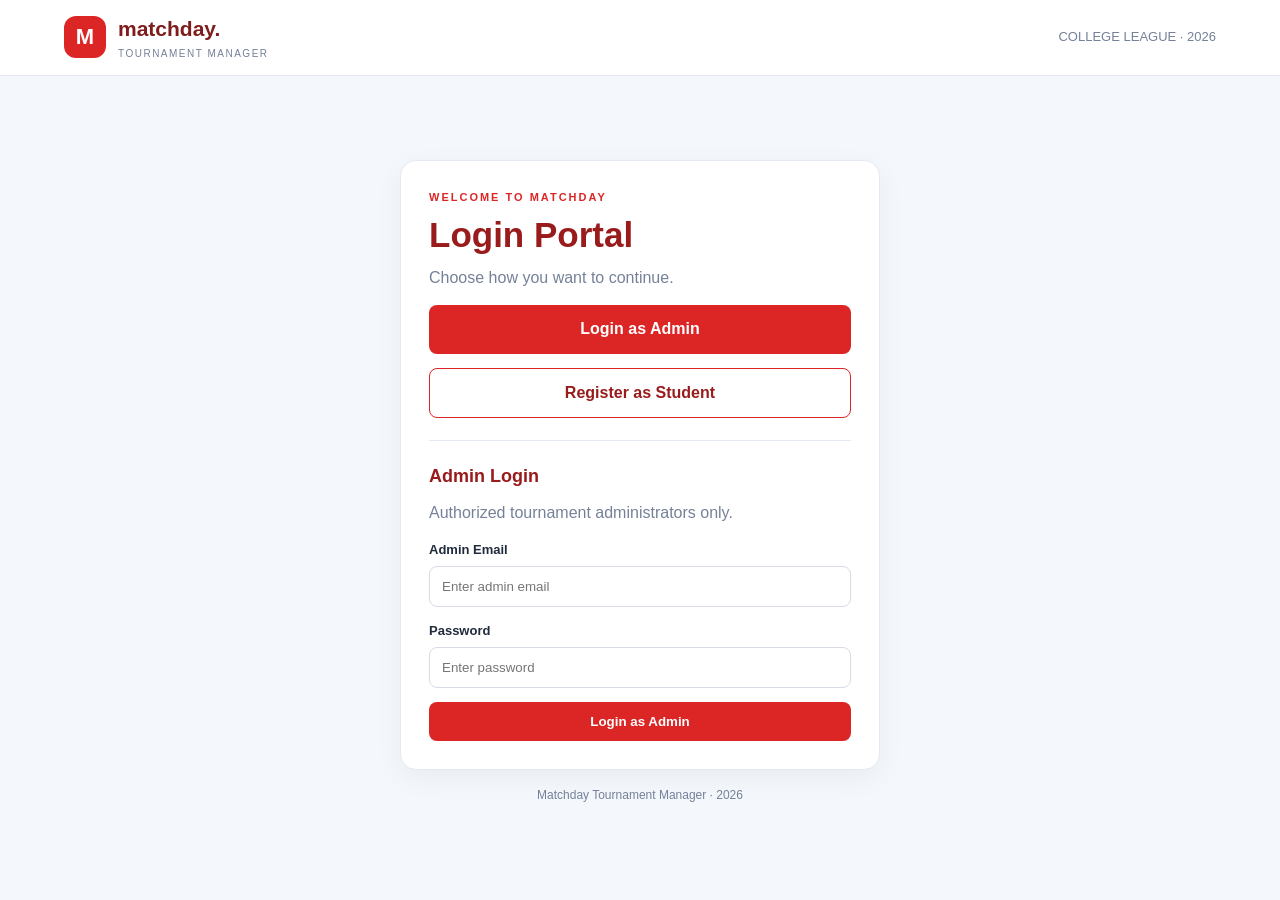
==== commit 2029cd4c: "Add files via upload" ====
--- a/index.html
+++ b/index.html
@@ -1,132 +1,68 @@
-<!DOCTYPE html>
+
+<!doctype html>
 <html lang="en">
 <head>
-  <meta charset="UTF-8">
-  <meta name="viewport" content="width=device-width, initial-scale=1.0">
-  <title>Matchday | Dashboard</title>
+  <meta charset="utf-8">
+  <meta name="viewport" content="width=device-width, initial-scale=1">
+  <title>Login Portal | Matchday Tournament Manager</title>
   <link rel="stylesheet" href="style.css">
+  <style>
+    .portal-shell{max-width:520px;margin:48px auto;padding:20px}
+    .portal-card{background:#fff;border:1px solid #e5eaf2;border-radius:16px;padding:28px;box-shadow:0 8px 28px #14213d0d;margin:16px 0}
+    .portal-card h1,.portal-card h2{color:#991b1b;margin-bottom:10px}
+    .portal-card label{display:block;font-weight:700;font-size:13px;margin:14px 0 6px}
+    .portal-card input{width:100%;box-sizing:border-box;padding:12px;border:1px solid #d7dce5;border-radius:8px;background:#fff;color:#202b3c}
+    .portal-btn{display:block;width:100%;box-sizing:border-box;text-align:center;text-decoration:none;padding:12px 14px;background:#dc2626;color:white;border:0;border-radius:8px;cursor:pointer;font-weight:700;margin-top:14px}
+    .portal-btn:hover{background:#b91c1c}
+    .student-btn{background:#fff;color:#991b1b;border:1px solid #dc2626}
+    .student-btn:hover{background:#fef2f2}
+    .message{padding:10px 12px;background:#fef2f2;color:#991b1b;border-radius:8px;margin-top:12px;white-space:pre-wrap}
+    .muted{color:#758198}
+    .divider{border:0;border-top:1px solid #e5eaf2;margin:22px 0}
+    @media(max-width:600px){.portal-shell{padding:12px;margin:24px auto}.portal-card{padding:20px}}
+  </style>
 </head>
 <body>
-<header class="topbar">
-  <a class="brand" href="index.html" target="_blank" rel="noopener noreferrer">
-    <span class="brand-mark">M</span>
-    <span><strong>matchday.</strong><small>TOURNAMENT MANAGER</small></span>
-  </a>
-  <span class="season">COLLEGE LEAGUE · 2026</span>
-</header>
+  <header class="topbar">
+    <a class="brand" href="index.html">
+      <span class="brand-mark">M</span>
+      <span><strong>matchday.</strong><small>TOURNAMENT MANAGER</small></span>
+    </a>
+    <span class="season">COLLEGE LEAGUE · 2026</span>
+  </header>
 
-<div class="layout">
-  <aside class="sidebar">
-    <p class="nav-heading">MAIN MENU</p>
-    <a class="nav-link active" href="index.html" target="_blank" rel="noopener noreferrer">⌂ &nbsp; Dashboard</a>
-    <a class="nav-link" href="teams.html" target="_blank" rel="noopener noreferrer">♙ &nbsp; Teams & Players</a>
-    <a class="nav-link" href="schedule.html" target="_blank" rel="noopener noreferrer">▦ &nbsp; Match Schedule</a>
-    <a class="nav-link" href="scores.html" target="_blank" rel="noopener noreferrer">◷ &nbsp; Score Management</a>
-    <a class="nav-link" href="points.html" target="_blank" rel="noopener noreferrer">☷ &nbsp; Points Table</a>
-    <a class="nav-link" href="leaderboard.html" target="_blank" rel="noopener noreferrer">♛ &nbsp; Leaderboard</a>
-    <a class="nav-link" href="register.html" target="_blank" rel="noopener noreferrer">＋ &nbsp; Student Registration</a>
-    <a class="nav-link" href="login.html" target="_blank" rel="noopener noreferrer">↪ &nbsp; Login Portal</a>
-    <div class="sidebar-note">
-      <strong>Project overview</strong>
-      A simple interface for organizing teams, fixtures, scores and standings.
-    </div>
-  </aside>
+  <main class="portal-shell">
+    <section class="portal-card">
+      <p class="kicker">WELCOME TO MATCHDAY</p>
+      <h1>Login Portal</h1>
+      <p class="muted">Choose how you want to continue.</p>
 
-  <main class="main">
-    <div class="page-head">
-      <div>
-        <p class="kicker">TOURNAMENT OVERVIEW</p>
-        <h1>Manage your tournament</h1>
-        <p class="subtitle">Everything you need to keep the competition organized.</p>
-      </div>
-      <a class="button" href="schedule.html" target="_blank" rel="noopener noreferrer">View fixtures →</a>
-    </div>
+      <a class="portal-btn" href="#admin-login">Login as Admin</a>
+      <a class="portal-btn student-btn" href="register.html">Register as Student</a>
 
-    <section class="stats">
-      <article class="stat">
-        <p class="stat-label">REGISTERED TEAMS</p>
-        <p class="stat-value">08</p>
-        <p class="stat-foot">Participating teams</p>
-      </article>
-      <article class="stat">
-        <p class="stat-label">TOTAL FIXTURES</p>
-        <p class="stat-value">28</p>
-        <p class="stat-foot">Round Robin format</p>
-      </article>
-      <article class="stat">
-        <p class="stat-label">COMPLETED MATCHES</p>
-        <p class="stat-value">12</p>
-        <p class="stat-foot">Sample tournament data</p>
-      </article>
-      <article class="stat">
-        <p class="stat-label">CURRENT LEADER</p>
-        <p class="stat-value">TITANS</p>
-        <p class="stat-foot">Example standings</p>
-      </article>
-    </section>
+      <hr class="divider">
 
-    <div class="content-grid">
-      <section class="card">
-        <div class="card-head">
-          <h2>Recent Results</h2>
-          <a class="text-link" href="scores.html" target="_blank" rel="noopener noreferrer">All scores →</a>
-        </div>
-        <div class="fixture">
-          <div class="fixture-team"><div class="team-badge">T</div>City Titans</div>
-          <div class="score">3 - 1</div>
-          <div class="fixture-team"><div class="team-badge">W</div>Warriors</div>
-        </div>
-        <div class="fixture">
-          <div class="fixture-team"><div class="team-badge">S</div>Strikers</div>
-          <div class="score">2 - 2</div>
-          <div class="fixture-team"><div class="team-badge">R</div>Rangers</div>
-        </div>
-        <div class="fixture">
-          <div class="fixture-team"><div class="team-badge">F</div>Falcons</div>
-          <div class="score">1 - 0</div>
-          <div class="fixture-team"><div class="team-badge">U</div>United</div>
-        </div>
-      </section>
+      <div id="admin-login">
+        <h2>Admin Login</h2>
+        <p class="muted">Authorized tournament administrators only.</p>
 
-      <section class="card">
-        <div class="card-head">
-          <h2>Upcoming Matches</h2>
-          <a class="text-link" href="schedule.html" target="_blank" rel="noopener noreferrer">Full schedule →</a>
-        </div>
-        <div class="fixture">
-          <div class="fixture-team">City Titans</div>
-          <div class="vs">VS</div>
-          <div class="fixture-team">Falcons</div>
-        </div>
-        <p class="subtitle">18 October · 10:00 AM · Main Ground</p>
-        <div class="fixture">
-          <div class="fixture-team">Warriors</div>
-          <div class="vs">VS</div>
-          <div class="fixture-team">Strikers</div>
-        </div>
-        <p class="subtitle">18 October · 2:00 PM · Main Ground</p>
-      </section>
-    </div>
+        <form id="loginForm">
+          <label for="email">Admin Email</label>
+          <input id="email" name="email" type="email" placeholder="Enter admin email" required>
 
-    <section class="card">
-      <div class="card-head">
-        <h2>Current Standings</h2>
-        <a class="text-link" href="points.html" target="_blank" rel="noopener noreferrer">View points table →</a>
-      </div>
-      <div class="table-wrap">
-        <table>
-          <thead><tr><th>Rank</th><th>Team</th><th>Played</th><th>Won</th><th>Points</th></tr></thead>
-          <tbody>
-            <tr><td>01</td><td>City Titans</td><td>4</td><td>3</td><td><b>10</b></td></tr>
-            <tr><td>02</td><td>Falcons</td><td>4</td><td>3</td><td><b>9</b></td></tr>
-            <tr><td>03</td><td>Strikers</td><td>4</td><td>2</td><td><b>7</b></td></tr>
-            <tr><td>04</td><td>Warriors</td><td>4</td><td>2</td><td><b>6</b></td></tr>
-          </tbody>
-        </table>
+          <label for="password">Password</label>
+          <input id="password" name="password" type="password" placeholder="Enter password" required>
+
+          <button class="portal-btn" type="submit">Login as Admin</button>
+        </form>
+
+        <p id="message" class="message" hidden></p>
       </div>
     </section>
-    <footer class="footer">Matchday Tournament Manager · Frontend Project Prototype</footer>
+    <p class="muted" style="text-align:center;font-size:12px">Matchday Tournament Manager · 2026</p>
   </main>
-</div>
+
+  <script src="app.js"></script>
+  <script src="login.js"></script>
 </body>
 </html>
